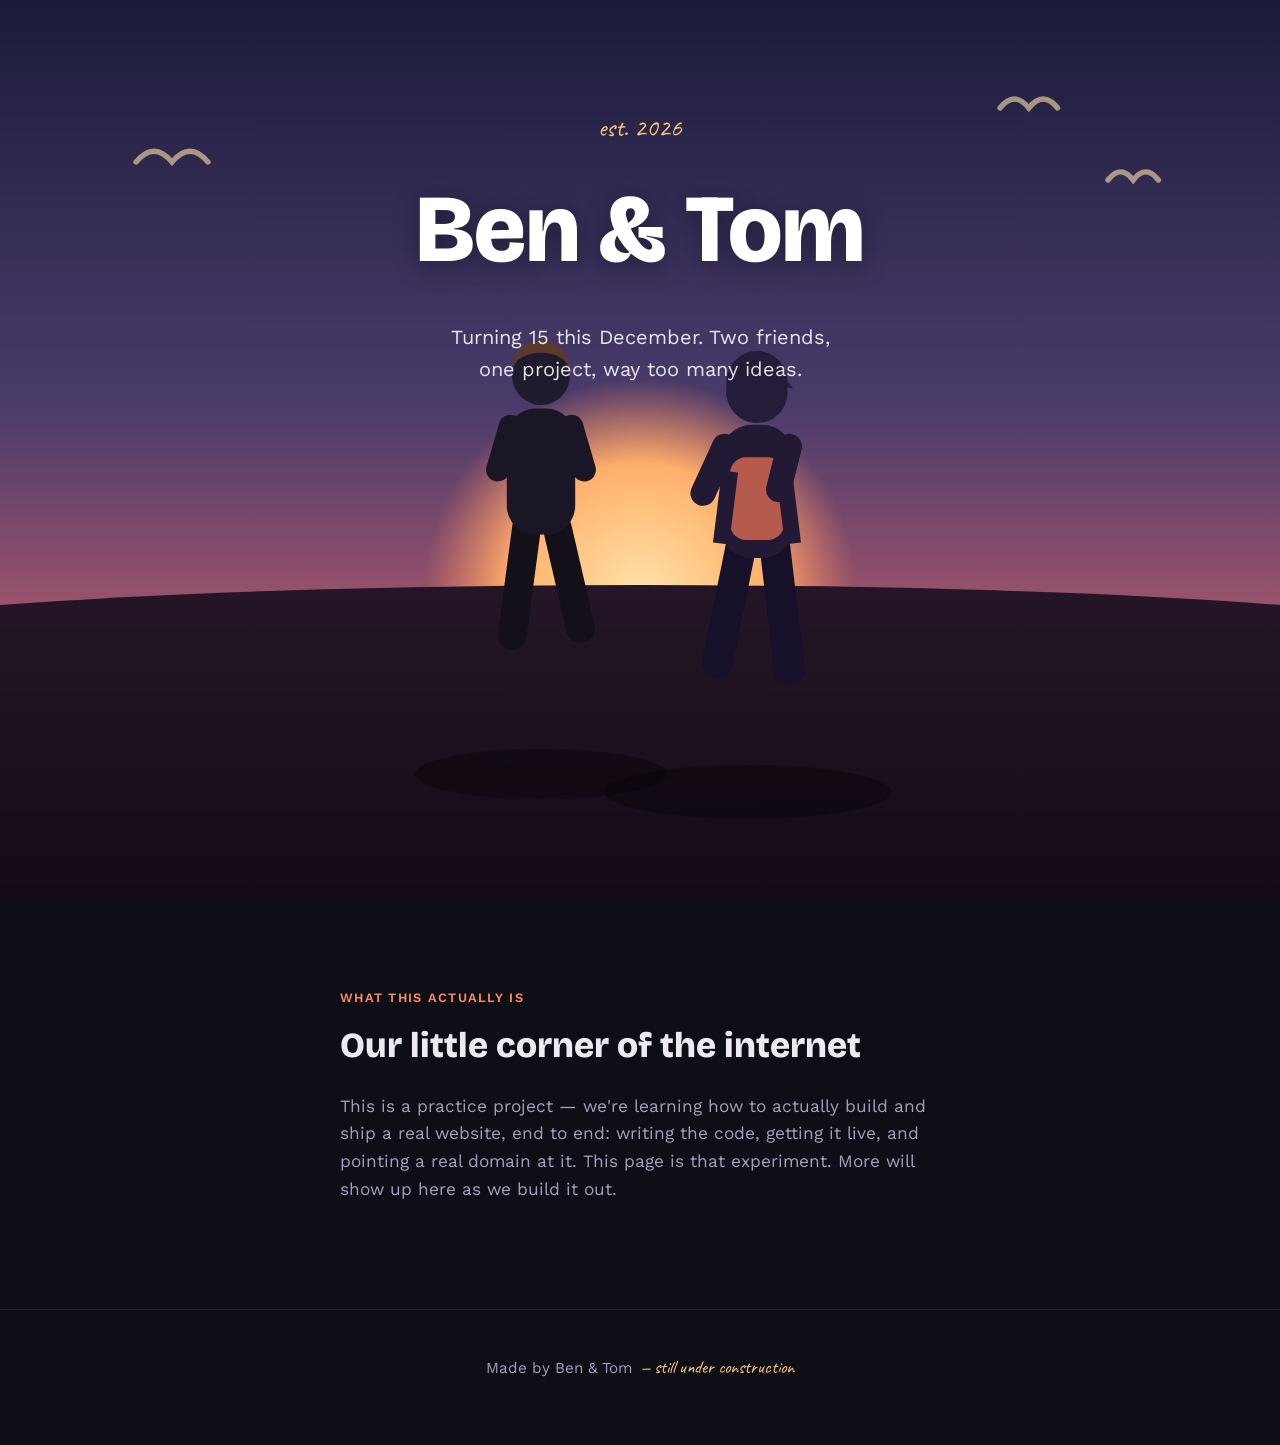
==== index.html @ ad6ccc61 "Initial commit: ben-and-tom website v1 Co-Authored-By: Claude Sonnet 5 <noreply@anthropic.com>" ====
<!doctype html>
<html lang="en">
<head>
  <meta charset="UTF-8" />
  <meta name="viewport" content="width=device-width, initial-scale=1.0" />
  <title>Ben &amp; Tom</title>
  <meta name="description" content="The personal site of Ben and Tom." />
  <link rel="preconnect" href="https://fonts.googleapis.com">
  <link href="https://fonts.googleapis.com/css2?family=Bricolage+Grotesque:opsz,wght@12..96,400;12..96,600;12..96,800&family=Work+Sans:wght@400;500;600&family=Caveat:wght@600&display=swap" rel="stylesheet">
  <link rel="stylesheet" href="style.css">
</head>
<body>

  <section class="hero">
    <svg class="scene" viewBox="0 0 800 500" preserveAspectRatio="xMidYMax slice" role="img" aria-label="Two friends walking toward a sunset, seen from behind">
      <defs>
        <linearGradient id="sky" x1="0" y1="0" x2="0" y2="1">
          <stop offset="0%" stop-color="#1B1B3A"/>
          <stop offset="45%" stop-color="#4A3B6B"/>
          <stop offset="75%" stop-color="#B65B6B"/>
          <stop offset="100%" stop-color="#FFB06B"/>
        </linearGradient>
        <radialGradient id="sun" cx="50%" cy="50%" r="50%">
          <stop offset="0%" stop-color="#FFE3A8"/>
          <stop offset="60%" stop-color="#FFB06B"/>
          <stop offset="100%" stop-color="#FF8A5B" stop-opacity="0"/>
        </radialGradient>
        <linearGradient id="ground" x1="0" y1="0" x2="0" y2="1">
          <stop offset="0%" stop-color="#241626"/>
          <stop offset="100%" stop-color="#140B17"/>
        </linearGradient>
      </defs>

      <rect width="800" height="500" fill="url(#sky)"/>
      <circle cx="400" cy="330" r="120" fill="url(#sun)"/>

      <!-- birds -->
      <g stroke="#FFE3A8" stroke-opacity="0.6" stroke-width="3" stroke-linecap="round" fill="none">
        <path d="M120 90 q10 -12 20 0 q10 -12 20 0"/>
        <path d="M600 60 q8 -10 16 0 q8 -10 16 0"/>
        <path d="M660 100 q7 -9 14 0 q7 -9 14 0"/>
      </g>

      <!-- ground -->
      <path d="M0 340 C 200 320, 600 320, 800 340 L800 500 L0 500 Z" fill="url(#ground)"/>

      <!-- shadows -->
      <ellipse cx="345" cy="430" rx="70" ry="14" fill="#0A050B" opacity="0.5"/>
      <ellipse cx="460" cy="440" rx="80" ry="15" fill="#0A050B" opacity="0.5"/>

      <!-- Figure: Tom (beanie, hands in pockets) -->
      <g transform="translate(345,345)">
        <line x1="-8" y1="-52" x2="-16" y2="8" stroke="#14101A" stroke-width="16" stroke-linecap="round"/>
        <line x1="9" y1="-52" x2="22" y2="4" stroke="#14101A" stroke-width="16" stroke-linecap="round"/>
        <rect x="-19" y="-118" width="38" height="70" rx="16" fill="#1B1626"/>
        <line x1="-17" y1="-108" x2="-24" y2="-84" stroke="#1B1626" stroke-width="13" stroke-linecap="round"/>
        <line x1="17" y1="-108" x2="24" y2="-84" stroke="#1B1626" stroke-width="13" stroke-linecap="round"/>
        <circle cx="0" cy="-136" r="16" fill="#1F1A2C"/>
        <path d="M-16 -140 a16 16 0 0 1 32 0 C 12 -152 -12 -152 -16 -140 Z" fill="#5B3A2E"/>
      </g>

      <!-- Figure: Ben (backpack, cap) -->
      <g transform="translate(465,362)">
        <line x1="-9" y1="-58" x2="-22" y2="6" stroke="#161028" stroke-width="17" stroke-linecap="round"/>
        <line x1="10" y1="-58" x2="18" y2="10" stroke="#161028" stroke-width="17" stroke-linecap="round"/>
        <rect x="-20" y="-126" width="40" height="74" rx="17" fill="#221A34"/>
        <rect x="-15" y="-108" width="30" height="46" rx="9" fill="#B65B4B"/>
        <line x1="-15" y1="-100" x2="-20" y2="-60" stroke="#221A34" stroke-width="9"/>
        <line x1="15" y1="-100" x2="20" y2="-60" stroke="#221A34" stroke-width="9"/>
        <line x1="-18" y1="-114" x2="-30" y2="-88" stroke="#221A34" stroke-width="14" stroke-linecap="round"/>
        <line x1="18" y1="-114" x2="12" y2="-90" stroke="#221A34" stroke-width="14" stroke-linecap="round"/>
        <circle cx="0" cy="-144" r="17" fill="#241C38"/>
        <path d="M-17 -150 a17 17 0 0 1 34 0 L 20 -146 Q 0 -152 -17 -142 Z" fill="#241C38"/>
      </g>
    </svg>

    <div class="hero-copy">
      <span class="kicker">est. 2026</span>
      <h1>Ben &amp; Tom</h1>
      <p class="tagline">Turning 15 this December. Two friends, one project, way too many ideas.</p>
    </div>
  </section>

  <section class="about">
    <p class="eyebrow">what this actually is</p>
    <h2>Our little corner of the internet</h2>
    <p>
      This is a practice project — we're learning how to actually build and ship a real website,
      end to end: writing the code, getting it live, and pointing a real domain at it. This page
      is that experiment. More will show up here as we build it out.
    </p>
  </section>

  <footer>
    <p>Made by Ben &amp; Tom<span class="scribble">— still under construction</span></p>
  </footer>

</body>
</html>
---- style.css ----
:root{
  --ink: #0E0E16;
  --paper: #15121D;
  --text: #EDEAF2;
  --text-muted: #A79FBD;
  --accent: #FF8A5B;
  --accent-soft: #FFC978;
}

*{ box-sizing: border-box; }

body{
  margin: 0;
  background: var(--ink);
  color: var(--text);
  font-family: 'Work Sans', system-ui, sans-serif;
  line-height: 1.6;
}

h1, h2{
  font-family: 'Bricolage Grotesque', system-ui, sans-serif;
  font-weight: 800;
  text-wrap: balance;
  margin: 0;
}

.hero{
  position: relative;
  height: 100svh;
  min-height: 520px;
  overflow: hidden;
}

.scene{
  position: absolute;
  inset: 0;
  width: 100%;
  height: 100%;
}

.hero-copy{
  position: relative;
  z-index: 2;
  height: 100%;
  display: flex;
  flex-direction: column;
  justify-content: flex-start;
  align-items: center;
  text-align: center;
  padding: 12vh 20px 0;
}

.kicker{
  font-family: 'Caveat', cursive;
  font-size: 1.6rem;
  color: var(--accent-soft);
  margin-bottom: 4px;
}

.hero-copy h1{
  font-size: clamp(3rem, 10vw, 6rem);
  color: #fff;
  text-shadow: 0 4px 24px rgba(0,0,0,0.35);
}

.tagline{
  color: rgba(255,255,255,0.88);
  font-size: clamp(1rem, 2.4vw, 1.25rem);
  max-width: 32ch;
  margin: 14px 0 0;
}

.about{
  max-width: 640px;
  margin: 0 auto;
  padding: 88px 20px;
}

.eyebrow{
  font-family: 'Work Sans', sans-serif;
  font-weight: 600;
  font-size: 0.8rem;
  letter-spacing: 0.1em;
  text-transform: uppercase;
  color: var(--accent);
  margin: 0 0 10px;
}

.about h2{
  font-size: clamp(1.6rem, 4vw, 2.2rem);
  margin-bottom: 18px;
  color: var(--text);
}

.about p:not(.eyebrow){
  color: var(--text-muted);
  font-size: 1.08rem;
  max-width: 58ch;
}

footer{
  border-top: 1px solid rgba(255,255,255,0.08);
  padding: 28px 20px 48px;
  text-align: center;
  color: var(--text-muted);
  font-size: 0.95rem;
}

.scribble{
  font-family: 'Caveat', cursive;
  font-size: 1.15rem;
  color: var(--accent-soft);
  margin-left: 8px;
}

@media (max-width: 480px){
  .hero-copy{ padding-top: 16vh; }
}
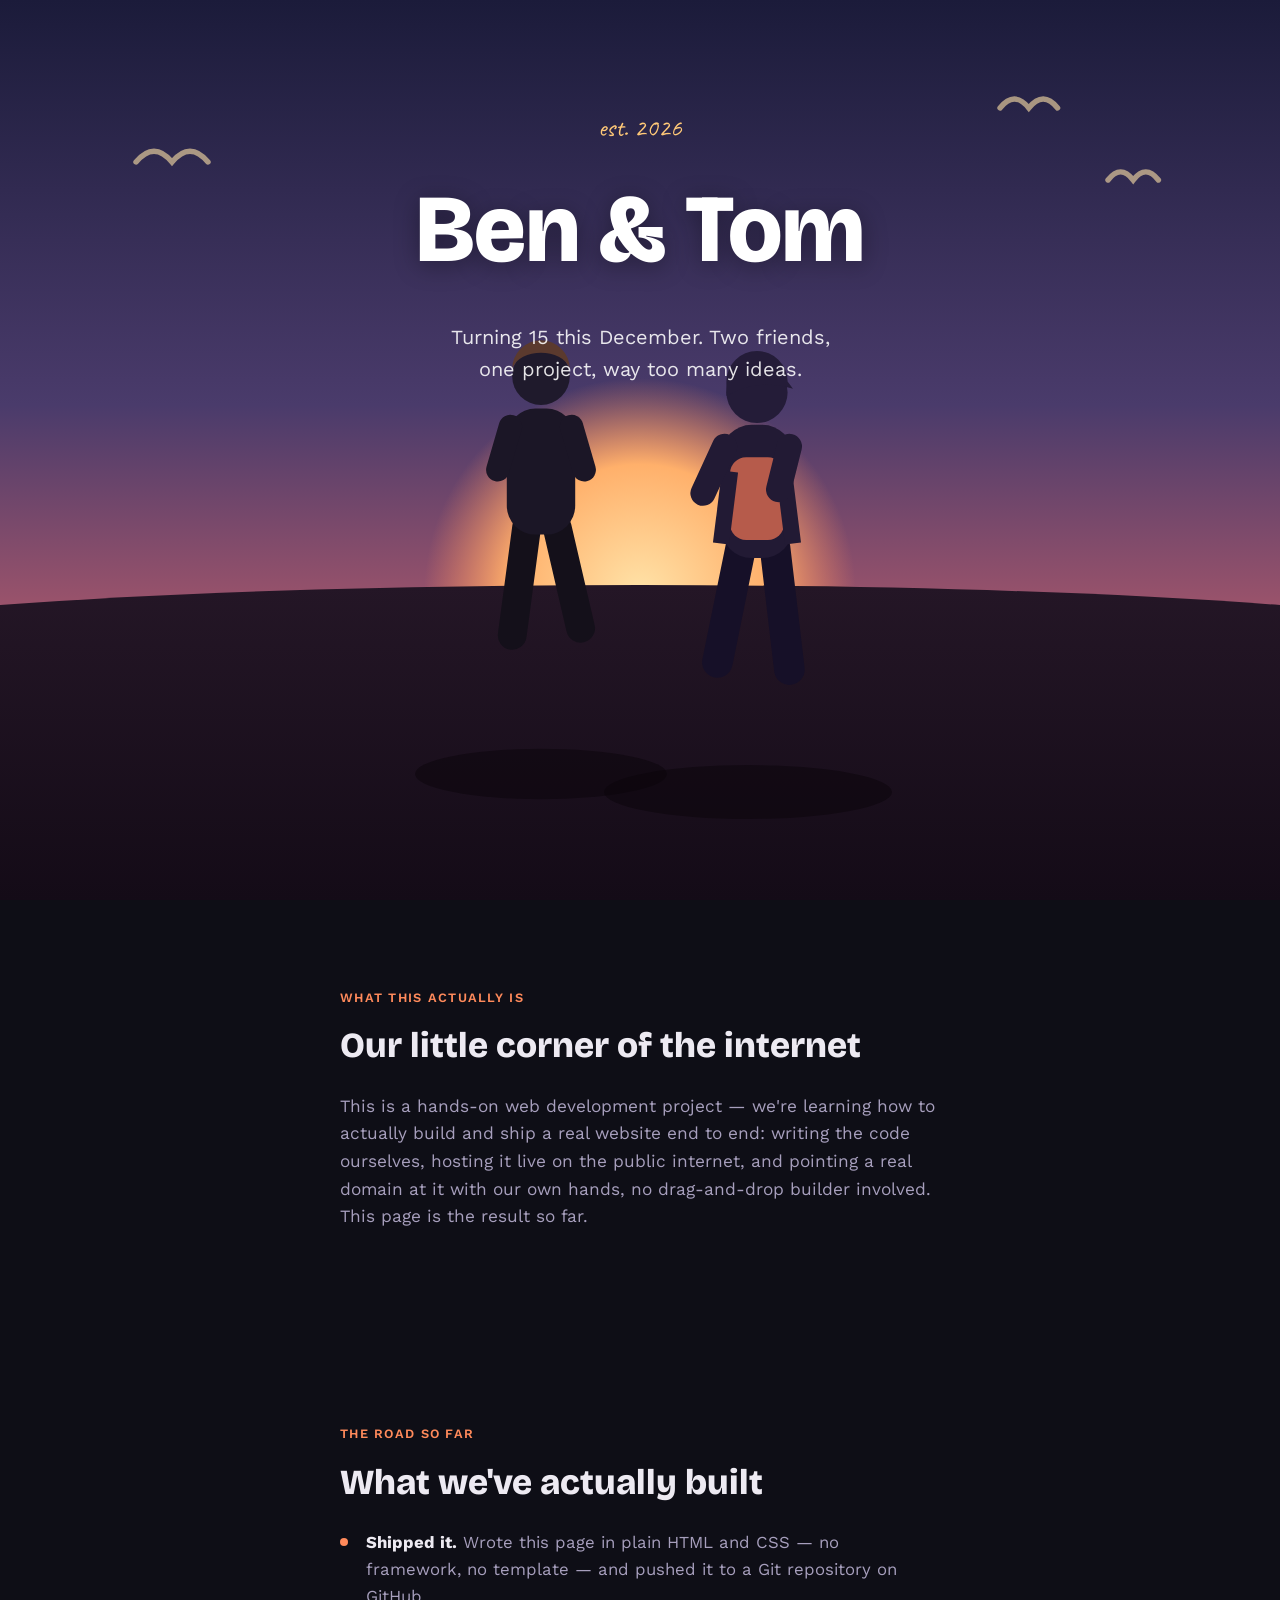
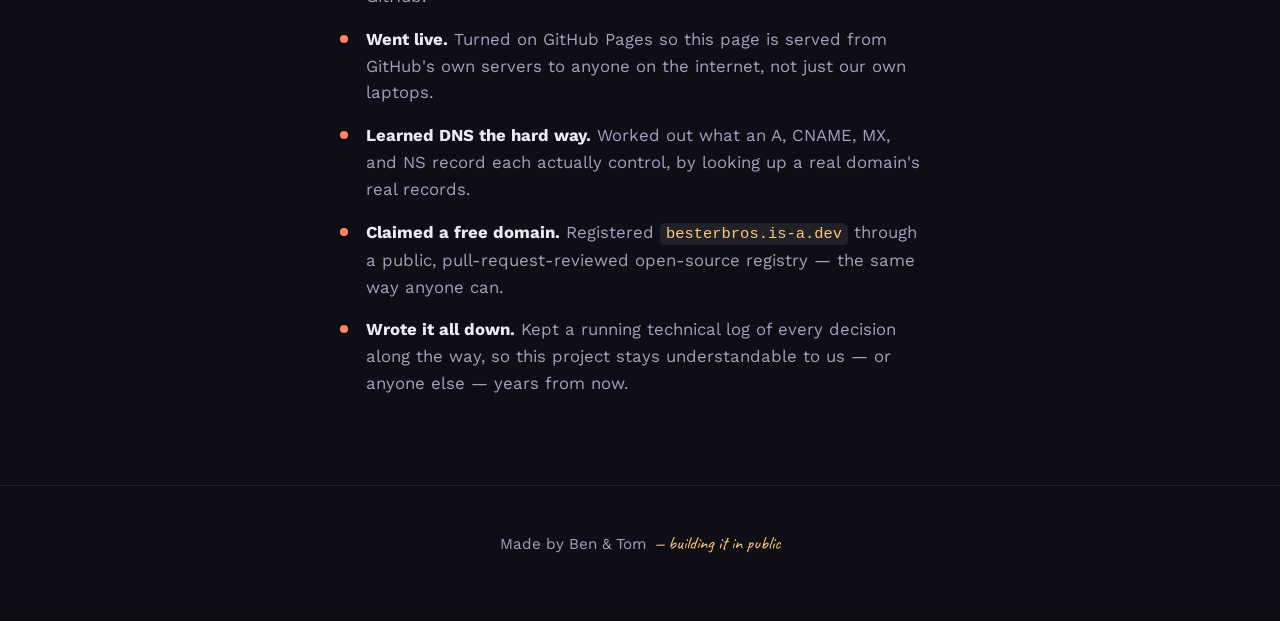
==== commit d168e891: "Flesh out homepage content ahead of is-a.dev resubmission The page previously read as a placeholder " ====
--- a/index.html
+++ b/index.html
@@ -85,14 +85,27 @@
     <p class="eyebrow">what this actually is</p>
     <h2>Our little corner of the internet</h2>
     <p>
-      This is a practice project — we're learning how to actually build and ship a real website,
-      end to end: writing the code, getting it live, and pointing a real domain at it. This page
-      is that experiment. More will show up here as we build it out.
+      This is a hands-on web development project — we're learning how to actually build and ship
+      a real website end to end: writing the code ourselves, hosting it live on the public
+      internet, and pointing a real domain at it with our own hands, no drag-and-drop builder
+      involved. This page is the result so far.
     </p>
   </section>
 
+  <section class="about progress">
+    <p class="eyebrow">the road so far</p>
+    <h2>What we've actually built</h2>
+    <ul class="milestones">
+      <li><strong>Shipped it.</strong> Wrote this page in plain HTML and CSS — no framework, no template — and pushed it to a Git repository on GitHub.</li>
+      <li><strong>Went live.</strong> Turned on GitHub Pages so this page is served from GitHub's own servers to anyone on the internet, not just our own laptops.</li>
+      <li><strong>Learned DNS the hard way.</strong> Worked out what an A, CNAME, MX, and NS record each actually control, by looking up a real domain's real records.</li>
+      <li><strong>Claimed a free domain.</strong> Registered <code>besterbros.is-a.dev</code> through a public, pull-request-reviewed open-source registry — the same way anyone can.</li>
+      <li><strong>Wrote it all down.</strong> Kept a running technical log of every decision along the way, so this project stays understandable to us — or anyone else — years from now.</li>
+    </ul>
+  </section>
+
   <footer>
-    <p>Made by Ben &amp; Tom<span class="scribble">— still under construction</span></p>
+    <p>Made by Ben &amp; Tom<span class="scribble">— building it in public</span></p>
   </footer>
 
 </body>
--- a/style.css
+++ b/style.css
@@ -98,6 +98,47 @@
   max-width: 58ch;
 }
 
+.milestones{
+  list-style: none;
+  margin: 0;
+  padding: 0;
+  display: flex;
+  flex-direction: column;
+  gap: 16px;
+}
+
+.milestones li{
+  position: relative;
+  padding-left: 26px;
+  color: var(--text-muted);
+  font-size: 1.05rem;
+  max-width: 58ch;
+}
+
+.milestones li::before{
+  content: "";
+  position: absolute;
+  left: 0;
+  top: 9px;
+  width: 8px;
+  height: 8px;
+  border-radius: 50%;
+  background: var(--accent);
+}
+
+.milestones li strong{
+  color: var(--text);
+}
+
+.milestones code{
+  font-family: ui-monospace, 'SFMono-Regular', monospace;
+  background: rgba(255,255,255,0.08);
+  padding: 2px 6px;
+  border-radius: 5px;
+  font-size: 0.92em;
+  color: var(--accent-soft);
+}
+
 footer{
   border-top: 1px solid rgba(255,255,255,0.08);
   padding: 28px 20px 48px;
